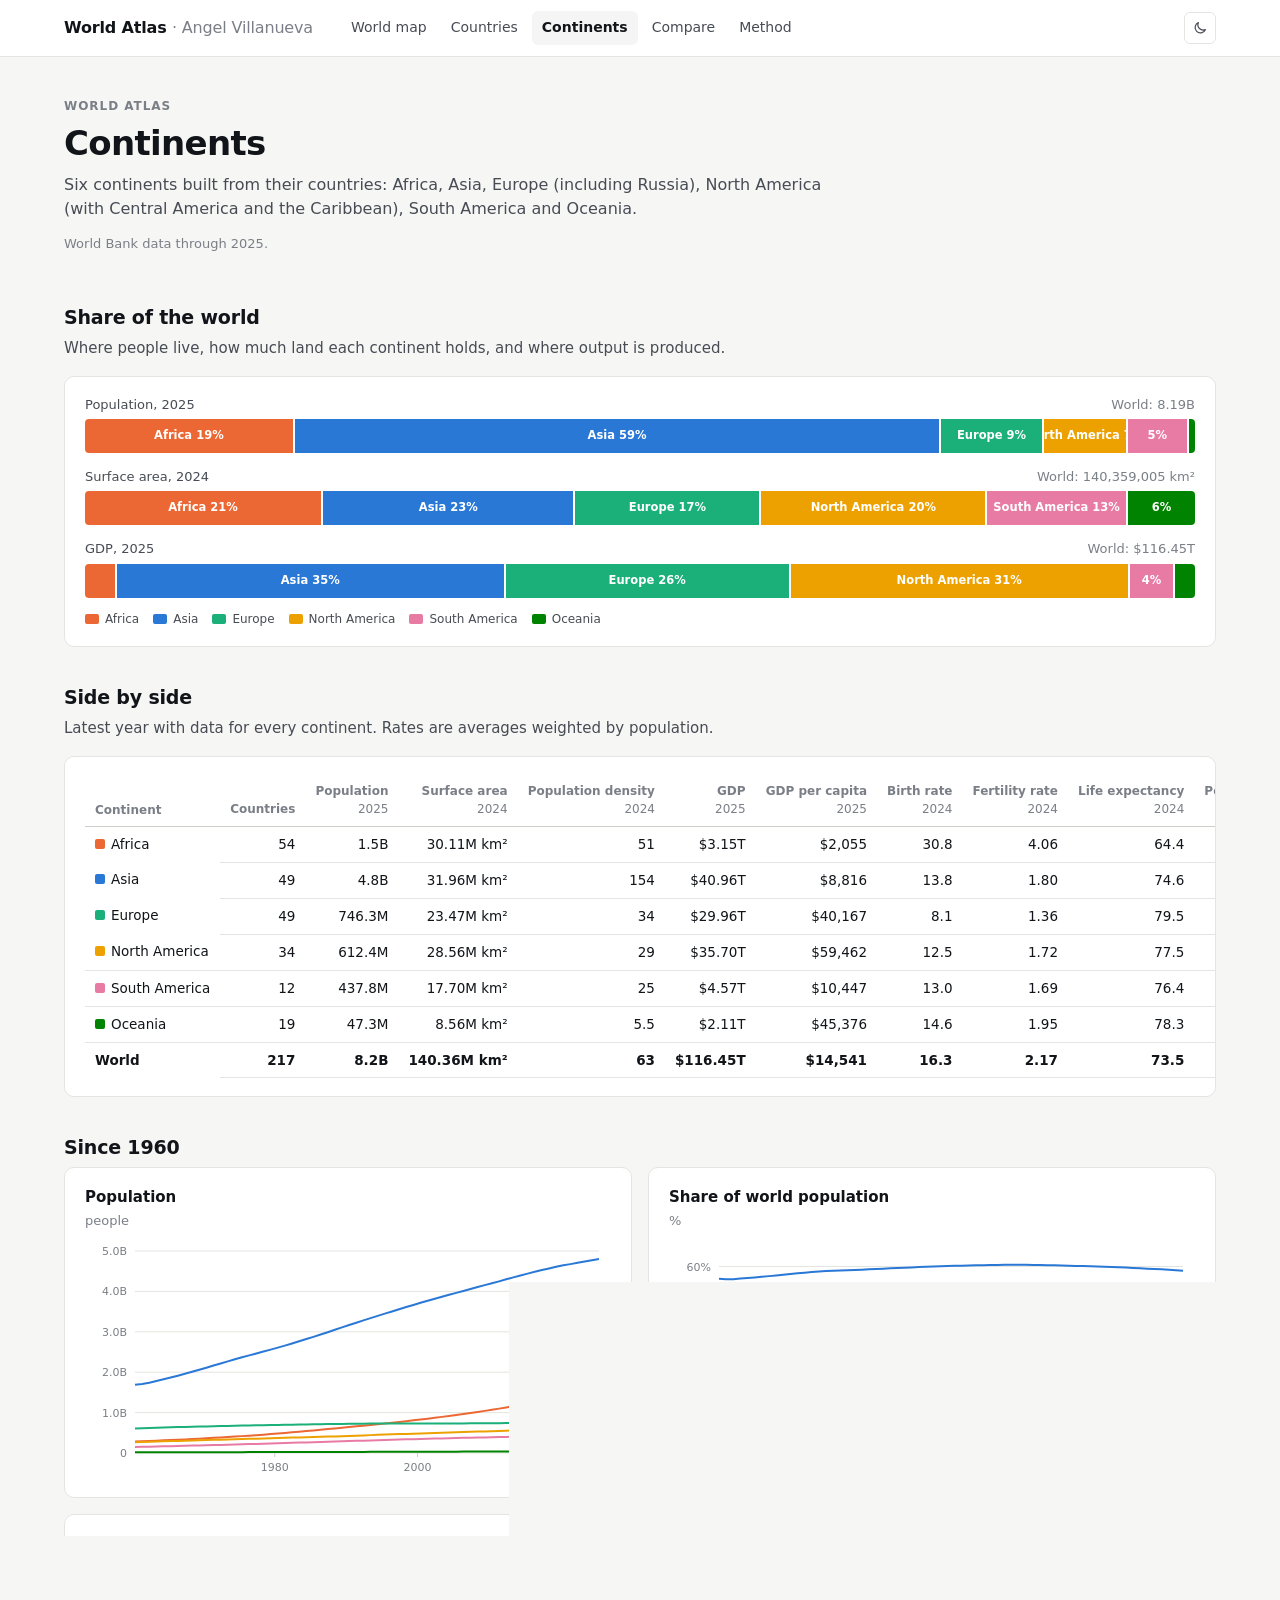
==== continents/index.html @ 81e52179 "Add the continents page, and give pyramids neutral colours Co-Authored-By: Claude Opus 5.5 <noreply@" ====
<!doctype html>
<html lang="en" data-root="..">
<head>
  <meta charset="utf-8">
  <meta name="viewport" content="width=device-width, initial-scale=1">
  <title>Continents · World Atlas</title>
  <meta name="description" content="The six continents compared: population, land, GDP, birth rates, fertility, life expectancy and age structure since 1960.">
  <link rel="icon" href="data:image/svg+xml,%3Csvg xmlns='http://www.w3.org/2000/svg' viewBox='0 0 64 64'%3E%3Crect width='64' height='64' rx='12' fill='%231f3a5f'/%3E%3Ccircle cx='32' cy='32' r='17' fill='none' stroke='white' stroke-width='4'/%3E%3Cpath d='M15 32h34M32 15c-9 9-9 25 0 34M32 15c9 9 9 25 0 34' fill='none' stroke='white' stroke-width='3'/%3E%3C/svg%3E">
  <link rel="stylesheet" href="../assets/theme.css">
  <style>
    .shares { display: grid; gap: 14px; }
    .share-row .lbl { font-size: 13px; color: var(--ink-2); margin-bottom: 4px; display: flex; justify-content: space-between; }
    .stack { display: flex; height: 34px; gap: 2px; border-radius: 4px; overflow: hidden; }
    .stack span { display: flex; align-items: center; justify-content: center; color: #fff; font-size: 11.5px; font-weight: 600; min-width: 0; overflow: hidden; white-space: nowrap; cursor: default; }
    .charts { display: grid; grid-template-columns: 1fr 1fr; gap: 16px; }
    .charts .card, .pyrs .card { margin: 0; min-width: 0; }
    .charts .card + .card, .pyrs .card + .card { margin: 0; }
    .charts h3, .pyrs h3 { text-transform: none; letter-spacing: 0; font-size: 15px; color: var(--ink); margin: 0 0 2px; }
    .charts .meta, .pyrs .meta { font-size: 13px; color: var(--muted); margin: 0 0 8px; }
    .pyrs { display: grid; grid-template-columns: repeat(3, 1fr); gap: 16px; }
    .dot { display: inline-block; width: 10px; height: 10px; border-radius: 2px; margin-right: 6px; vertical-align: 0; }
    .top-list { margin: 6px 0 0; padding: 0; list-style: none; font-size: 13px; }
    .top-list li { display: flex; justify-content: space-between; padding: 2px 0; }
    .top-list a { color: var(--ink); text-decoration: none; }
    @media (max-width: 860px) { .charts { grid-template-columns: 1fr; } .pyrs { grid-template-columns: 1fr 1fr; } }
    @media (max-width: 560px) { .pyrs { grid-template-columns: 1fr; } }
  </style>
</head>
<body>
  <main>
    <div class="wrap">
      <header class="page-head">
        <p class="eyebrow">World Atlas</p>
        <h1>Continents</h1>
        <p class="lede">Six continents built from their countries: Africa, Asia, Europe (including Russia), North America (with Central America and the Caribbean), South America and Oceania.</p>
        <p class="updated" id="updated"></p>
      </header>

      <section class="block">
        <h2>Share of the world</h2>
        <p class="sub">Where people live, how much land each continent holds, and where output is produced.</p>
        <div class="card"><div class="shares" id="shares"></div><div class="legend" id="shares-legend"></div></div>
      </section>

      <section class="block">
        <h2>Side by side</h2>
        <p class="sub">Latest year with data for every continent. Rates are averages weighted by population.</p>
        <div class="card table-scroll"><table class="data" id="table"></table></div>
      </section>

      <section class="block">
        <h2>Since 1960</h2>
        <div class="charts" id="charts"></div>
        <div class="legend" id="charts-legend" style="margin-top:14px"></div>
      </section>

      <section class="block">
        <h2>Age structure</h2>
        <p class="sub" id="pyr-sub">Population pyramids, latest year. Men left, women right, as a share of each continent's population.</p>
        <div class="pyrs" id="pyrs"></div>
      </section>
    </div>
  </main>

  <script src="../assets/vendor/d3.v7.9.0.min.js"></script>
  <script src="../assets/core.js"></script>
  <script src="../assets/atlas.js"></script>
  <script src="../assets/pages/continents.js"></script>
</body>
</html>
---- assets/theme.css ----
/* World Atlas — shared styles (same system as Market History) */

:root {
  color-scheme: light;
  --bg: #f6f6f4;
  --surface: #ffffff;
  --ink: #111418;
  --ink-2: #474c54;
  --muted: #7a7f87;
  --line: #e4e4e0;
  --line-2: #cfcfc9;
  --accent: #1f3a5f;
  --accent-ink: #ffffff;
  --hover: rgba(17, 20, 24, 0.04);

  /* Returns: blue for gains, red for losses, three steps per side */
  --pos-1: #dbe8f8; --pos-2: #9ec5f4; --pos-3: #2a78d6;
  --neg-1: #f9dedb; --neg-2: #f0a59d; --neg-3: #d03b3b;
  --pos-ink: #1c5cab; --neg-ink: #b42f2f;
  --on-strong: #ffffff;
  --recession: rgba(17, 20, 24, 0.06);

  /* Categorical series, fixed order */
  --s1: #2a78d6; --s2: #eb6834; --s3: #1baf7a; --s4: #eda100;
  --s5: #e87ba4; --s6: #008300; --s7: #6250d6; --s8: #e34948;

  --sans: system-ui, -apple-system, "Segoe UI", Roboto, "Helvetica Neue", Arial, sans-serif;
}

@media (prefers-color-scheme: dark) {
  :root:not([data-theme="light"]) {
    color-scheme: dark;
    --bg: #0f1012;
    --surface: #17181b;
    --ink: #eeeeea;
    --ink-2: #c1c1ba;
    --muted: #8d8d87;
    --line: #2a2b2f;
    --line-2: #3a3b40;
    --accent: #8db4e8;
    --accent-ink: #0d1726;
    --hover: rgba(255, 255, 255, 0.05);
    --pos-1: #1d2d42; --pos-2: #255592; --pos-3: #3987e5;
    --neg-1: #3a2021; --neg-2: #8a3533; --neg-3: #e66767;
    --pos-ink: #7fb0ec; --neg-ink: #ee8a88;
    --on-strong: #0f1012;
    --recession: rgba(255, 255, 255, 0.06);
    --s1: #3987e5; --s2: #d95926; --s3: #199e70; --s4: #c98500;
    --s5: #d55181; --s6: #008300; --s7: #9085e9; --s8: #e66767;
  }
}
:root[data-theme="dark"] {
  color-scheme: dark;
  --bg: #0f1012;
  --surface: #17181b;
  --ink: #eeeeea;
  --ink-2: #c1c1ba;
  --muted: #8d8d87;
  --line: #2a2b2f;
  --line-2: #3a3b40;
  --accent: #8db4e8;
  --accent-ink: #0d1726;
  --hover: rgba(255, 255, 255, 0.05);
  --pos-1: #1d2d42; --pos-2: #255592; --pos-3: #3987e5;
  --neg-1: #3a2021; --neg-2: #8a3533; --neg-3: #e66767;
  --pos-ink: #7fb0ec; --neg-ink: #ee8a88;
  --on-strong: #0f1012;
  --recession: rgba(255, 255, 255, 0.06);
  --s1: #3987e5; --s2: #d95926; --s3: #199e70; --s4: #c98500;
  --s5: #d55181; --s6: #008300; --s7: #9085e9; --s8: #e66767;
}

* { box-sizing: border-box; }
html { -webkit-text-size-adjust: 100%; }
body {
  margin: 0;
  background: var(--bg);
  color: var(--ink);
  font: 15px/1.55 var(--sans);
  -webkit-font-smoothing: antialiased;
}
a { color: var(--accent); text-underline-offset: 3px; }
:focus-visible { outline: 2px solid var(--accent); outline-offset: 2px; border-radius: 3px; }
.wrap { max-width: 1200px; margin: 0 auto; padding: 0 24px; }
.num, table { font-variant-numeric: tabular-nums; }
.pos { color: var(--pos-ink); }
.neg { color: var(--neg-ink); }
.muted { color: var(--muted); }

/* ---------- header ---------- */
.topbar { background: var(--surface); border-bottom: 1px solid var(--line); }
.topbar-inner { display: flex; align-items: center; gap: 28px; height: 56px; }
.brand { color: var(--ink); text-decoration: none; font-weight: 650; letter-spacing: -0.01em; font-size: 16px; white-space: nowrap; }
.brand span { color: var(--muted); font-weight: 400; }
.nav { display: flex; gap: 4px; margin: 0 auto 0 0; padding: 0; list-style: none; overflow-x: auto; scrollbar-width: none; min-width: 0; }
.nav a {
  display: block; padding: 6px 10px; border-radius: 6px;
  color: var(--ink-2); text-decoration: none; font-size: 14px; white-space: nowrap;
}
.nav a:hover { background: var(--hover); color: var(--ink); }
.nav a[aria-current="page"] { color: var(--ink); font-weight: 600; background: var(--hover); }
.theme-toggle {
  flex-shrink: 0; width: 32px; height: 32px; border-radius: 6px; cursor: pointer;
  border: 1px solid var(--line); background: transparent; color: var(--ink-2);
  display: grid; place-items: center;
}
.theme-toggle svg { width: 16px; height: 16px; }

/* ---------- page head ---------- */
.page-head { padding: 40px 0 8px; }
.eyebrow { font-size: 12px; font-weight: 600; letter-spacing: 0.08em; text-transform: uppercase; color: var(--muted); margin: 0 0 8px; }
h1 { font-size: clamp(26px, 3.4vw, 34px); line-height: 1.15; font-weight: 650; letter-spacing: -0.02em; margin: 0 0 10px; }
.lede { max-width: 760px; color: var(--ink-2); font-size: 16px; margin: 0; }
.updated { color: var(--muted); font-size: 13px; margin-top: 12px; }

section.block { padding: 28px 0 8px; }
h2 { font-size: 19px; font-weight: 650; letter-spacing: -0.01em; margin: 0 0 4px; }
.sub { color: var(--ink-2); margin: 0 0 16px; max-width: 820px; }
h3 { font-size: 13px; font-weight: 600; letter-spacing: 0.06em; text-transform: uppercase; color: var(--muted); margin: 0 0 10px; }

.card {
  background: var(--surface); border: 1px solid var(--line); border-radius: 10px;
  padding: 18px 20px;
}
.card + .card { margin-top: 16px; }
.grid-2 { display: grid; grid-template-columns: 1fr 1fr; gap: 16px; }
.grid-3 { display: grid; grid-template-columns: repeat(3, 1fr); gap: 16px; }
.note { color: var(--muted); font-size: 13px; margin: 10px 0 0; }

/* ---------- controls ---------- */
.controls { display: flex; flex-wrap: wrap; align-items: center; gap: 10px 18px; margin: 0 0 14px; }
.control { display: flex; align-items: center; gap: 8px; font-size: 13px; color: var(--ink-2); }
.seg { display: inline-flex; border: 1px solid var(--line-2); border-radius: 7px; overflow: hidden; flex-wrap: wrap; }
.seg button {
  font: 500 13px var(--sans); padding: 5px 11px; border: 0; cursor: pointer;
  background: var(--surface); color: var(--ink-2); border-right: 1px solid var(--line);
}
.seg button:last-child { border-right: 0; }
.seg button:hover { background: var(--hover); }
.seg button[aria-pressed="true"] { background: var(--ink); color: var(--surface); }
select {
  font: 500 13px var(--sans); color: var(--ink); background: var(--surface);
  border: 1px solid var(--line-2); border-radius: 7px; padding: 5px 28px 5px 10px;
  appearance: none; cursor: pointer;
  background-image: linear-gradient(45deg, transparent 50%, var(--muted) 50%), linear-gradient(135deg, var(--muted) 50%, transparent 50%);
  background-position: calc(100% - 14px) 50%, calc(100% - 10px) 50%;
  background-size: 4px 4px; background-repeat: no-repeat;
}
.chips { display: flex; flex-wrap: wrap; gap: 6px; }
.chip {
  display: inline-flex; align-items: center; gap: 7px; cursor: pointer;
  font: 500 13px var(--sans); padding: 4px 10px; border-radius: 99px;
  border: 1px solid var(--line-2); background: var(--surface); color: var(--muted);
}
.chip i { width: 12px; height: 2px; border-radius: 1px; background: var(--line-2); }
.chip[aria-pressed="true"] { color: var(--ink); border-color: var(--ink-2); }
.chip:disabled { opacity: 0.4; cursor: not-allowed; }

/* ---------- stat tiles ---------- */
.tiles { display: grid; grid-template-columns: repeat(auto-fill, minmax(170px, 1fr)); gap: 12px; }
.tile { background: var(--surface); border: 1px solid var(--line); border-radius: 10px; padding: 14px 16px; }
.tile .label { font-size: 13px; color: var(--ink-2); margin: 0 0 6px; }
.tile .value { font-size: 22px; font-weight: 600; letter-spacing: -0.01em; }
.tile .delta { font-size: 13px; margin-top: 2px; }
.tile .delta span { color: var(--muted); }

/* ---------- tables ---------- */
.table-scroll { overflow-x: auto; -webkit-overflow-scrolling: touch; }
table.data { border-collapse: collapse; width: 100%; font-size: 13.5px; }
table.data th, table.data td { padding: 7px 10px; text-align: right; white-space: nowrap; border-bottom: 1px solid var(--line); }
table.data th:first-child, table.data td:first-child { text-align: left; }
table.data thead th { font-weight: 600; color: var(--muted); font-size: 12px; border-bottom: 1px solid var(--line-2); vertical-align: bottom; }
table.data thead th[data-sort] { cursor: pointer; user-select: none; }
table.data thead th[aria-sort="descending"]::after { content: " ↓"; }
table.data thead th[aria-sort="ascending"]::after { content: " ↑"; }
table.data tbody tr:hover { background: var(--hover); }
table.data tr.group-row td { background: var(--bg); font-size: 12px; font-weight: 600; color: var(--muted); letter-spacing: 0.04em; text-transform: uppercase; padding-top: 14px; }
.name-cell small { display: block; color: var(--muted); font-size: 12px; }

/* heatmap of returns */
table.heat { border-collapse: separate; border-spacing: 2px; font-size: 12px; }
table.heat th, table.heat td { padding: 0; height: 26px; min-width: 52px; text-align: center; white-space: nowrap; }
table.heat thead th { font-weight: 600; color: var(--muted); font-size: 11.5px; padding: 0 4px 4px; vertical-align: bottom; line-height: 1.2; white-space: normal; max-width: 72px; }
table.heat tbody th {
  position: sticky; left: 0; z-index: 1; background: var(--surface);
  text-align: left; font-weight: 600; padding: 0 10px 0 2px; min-width: 44px;
}
table.heat td { border-radius: 3px; cursor: default; }
table.heat td.empty { background: transparent; }
table.heat td:hover { outline: 1.5px solid var(--ink); outline-offset: -1px; }
table.heat tfoot th, table.heat tfoot td { font-size: 11.5px; color: var(--ink-2); padding-top: 6px; }
table.heat tfoot th { position: sticky; left: 0; background: var(--surface); text-align: left; }
.r-n3 { background: var(--neg-3); color: var(--on-strong); }
.r-n2 { background: var(--neg-2); color: var(--ink); }
.r-n1 { background: var(--neg-1); color: var(--ink); }
.r-p1 { background: var(--pos-1); color: var(--ink); }
.r-p2 { background: var(--pos-2); color: var(--ink); }
.r-p3 { background: var(--pos-3); color: var(--on-strong); }
.ytd-mark { font-weight: 400; color: var(--muted); }

.legend { display: flex; flex-wrap: wrap; align-items: center; gap: 4px 14px; font-size: 12px; color: var(--ink-2); margin: 12px 0 0; }
.legend .key { display: inline-flex; align-items: center; gap: 6px; }
.legend .sw { width: 14px; height: 10px; border-radius: 2px; display: inline-block; }
.legend .ln { width: 14px; height: 2px; border-radius: 1px; display: inline-block; }

/* ---------- charts ---------- */
.chart { position: relative; width: 100%; }
.chart svg { display: block; width: 100%; height: auto; overflow: visible; }
.chart text { font: 11px var(--sans); fill: var(--muted); font-variant-numeric: tabular-nums; }
.chart .grid line { stroke: var(--line); }
.chart .axis path { display: none; }
.chart .axis line { stroke: var(--line-2); }
.chart .baseline { stroke: var(--line-2); }
.chart .annot text { fill: var(--ink-2); font-size: 11px; }
.chart .annot line { stroke: var(--line-2); }
.chart .crosshair { stroke: var(--ink-2); stroke-width: 1; pointer-events: none; }
.tooltip {
  position: fixed; z-index: 50; pointer-events: none; min-width: 140px; max-width: 280px;
  background: var(--surface); color: var(--ink); border: 1px solid var(--line-2); border-radius: 8px;
  padding: 8px 10px; font-size: 12.5px; box-shadow: 0 6px 20px rgba(0, 0, 0, 0.12);
  font-variant-numeric: tabular-nums; opacity: 0; transition: opacity 0.08s;
}
.tooltip.show { opacity: 1; }
.tooltip .tt-title { color: var(--muted); font-size: 12px; margin-bottom: 4px; }
.tooltip .tt-row { display: flex; align-items: center; gap: 8px; }
.tooltip .tt-row i { width: 10px; height: 2px; border-radius: 1px; flex-shrink: 0; }
.tooltip .tt-row b { font-weight: 600; min-width: 56px; }
.tooltip .tt-row span { color: var(--ink-2); }

/* ---------- prose ---------- */
.prose { max-width: 760px; color: var(--ink-2); }
.prose p { margin: 0 0 12px; }
.prose strong { color: var(--ink); font-weight: 600; }
.links-grid { display: grid; grid-template-columns: repeat(auto-fill, minmax(260px, 1fr)); gap: 12px; }
.link-card { display: block; text-decoration: none; color: inherit; background: var(--surface); border: 1px solid var(--line); border-radius: 10px; padding: 16px 18px; }
.link-card:hover { border-color: var(--line-2); background: var(--hover); }
.link-card strong { display: block; color: var(--ink); font-weight: 600; margin-bottom: 4px; }
.link-card span { color: var(--ink-2); font-size: 14px; }

/* ---------- footer ---------- */
.footer { margin-top: 48px; border-top: 1px solid var(--line); background: var(--surface); }
.footer .wrap { padding-top: 22px; padding-bottom: 32px; color: var(--muted); font-size: 13px; display: flex; flex-wrap: wrap; gap: 8px 24px; justify-content: space-between; }
.footer p { margin: 0; max-width: 720px; }

@media (max-width: 860px) {
  .grid-2, .grid-3 { grid-template-columns: 1fr; }
}
@media (max-width: 640px) {
  .wrap { padding: 0 16px; }
  .topbar-inner { gap: 12px; }
  .brand span { display: none; }
  .page-head { padding-top: 28px; }
  .card { padding: 14px; }
}
@media (forced-colors: active) {
  table.heat td { border: 1px solid CanvasText; }
}

/* keep the row name visible while a wide table scrolls */
.table-scroll table.data th:first-child, .table-scroll table.data td:first-child { position: sticky; left: 0; background: var(--surface); z-index: 1; }
.table-scroll table.data tr.group-row td { background: var(--bg); }
.control { min-width: 0; max-width: 100%; }
.control select { min-width: 0; max-width: 100%; text-overflow: ellipsis; }
.grid-2 > *, .grid-3 > *, .multiples > * { min-width: 0; }

/* population pyramids: neutral tones, so sexes never look like a continent */
:root { --sex-m: #4f6478; --sex-f: #9fb0c2; }
@media (prefers-color-scheme: dark) { :root:not([data-theme="light"]) { --sex-m: #8ea3b8; --sex-f: #4c5d6e; } }
:root[data-theme="dark"] { --sex-m: #8ea3b8; --sex-f: #4c5d6e; }
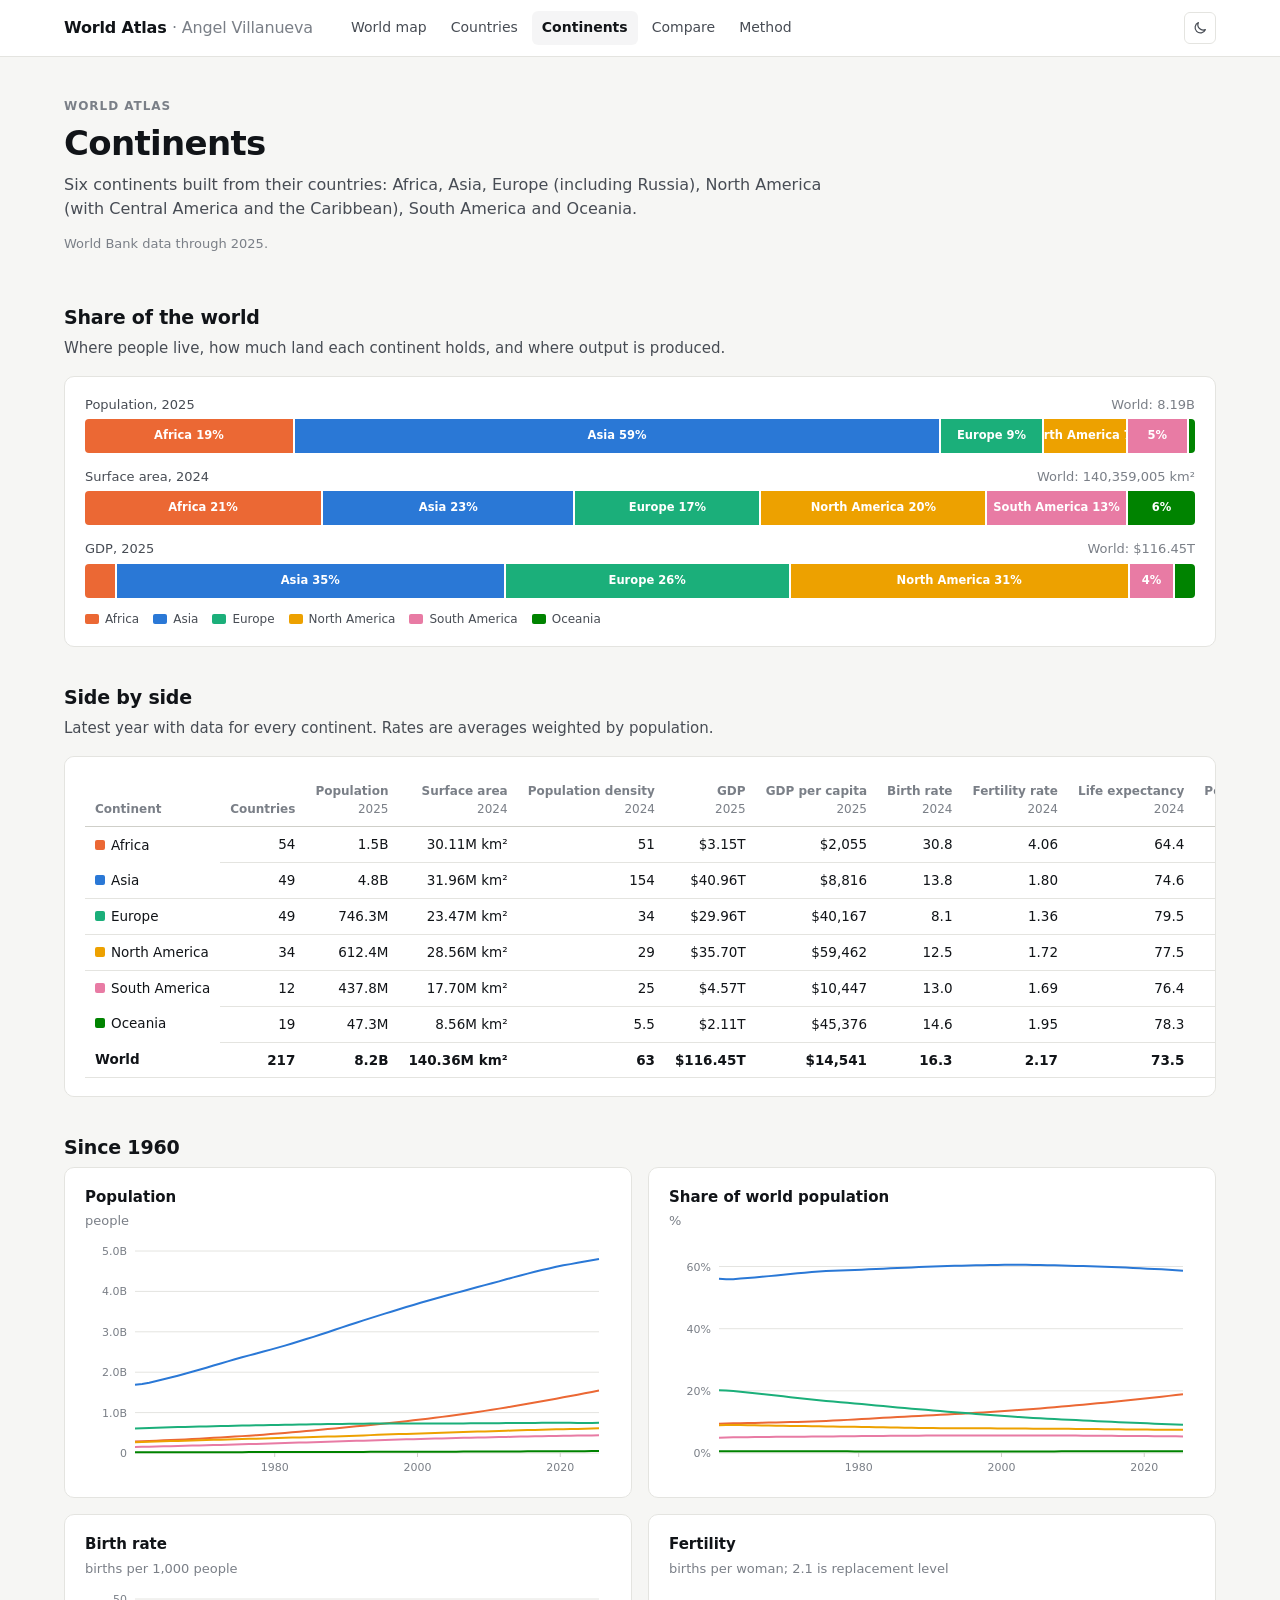
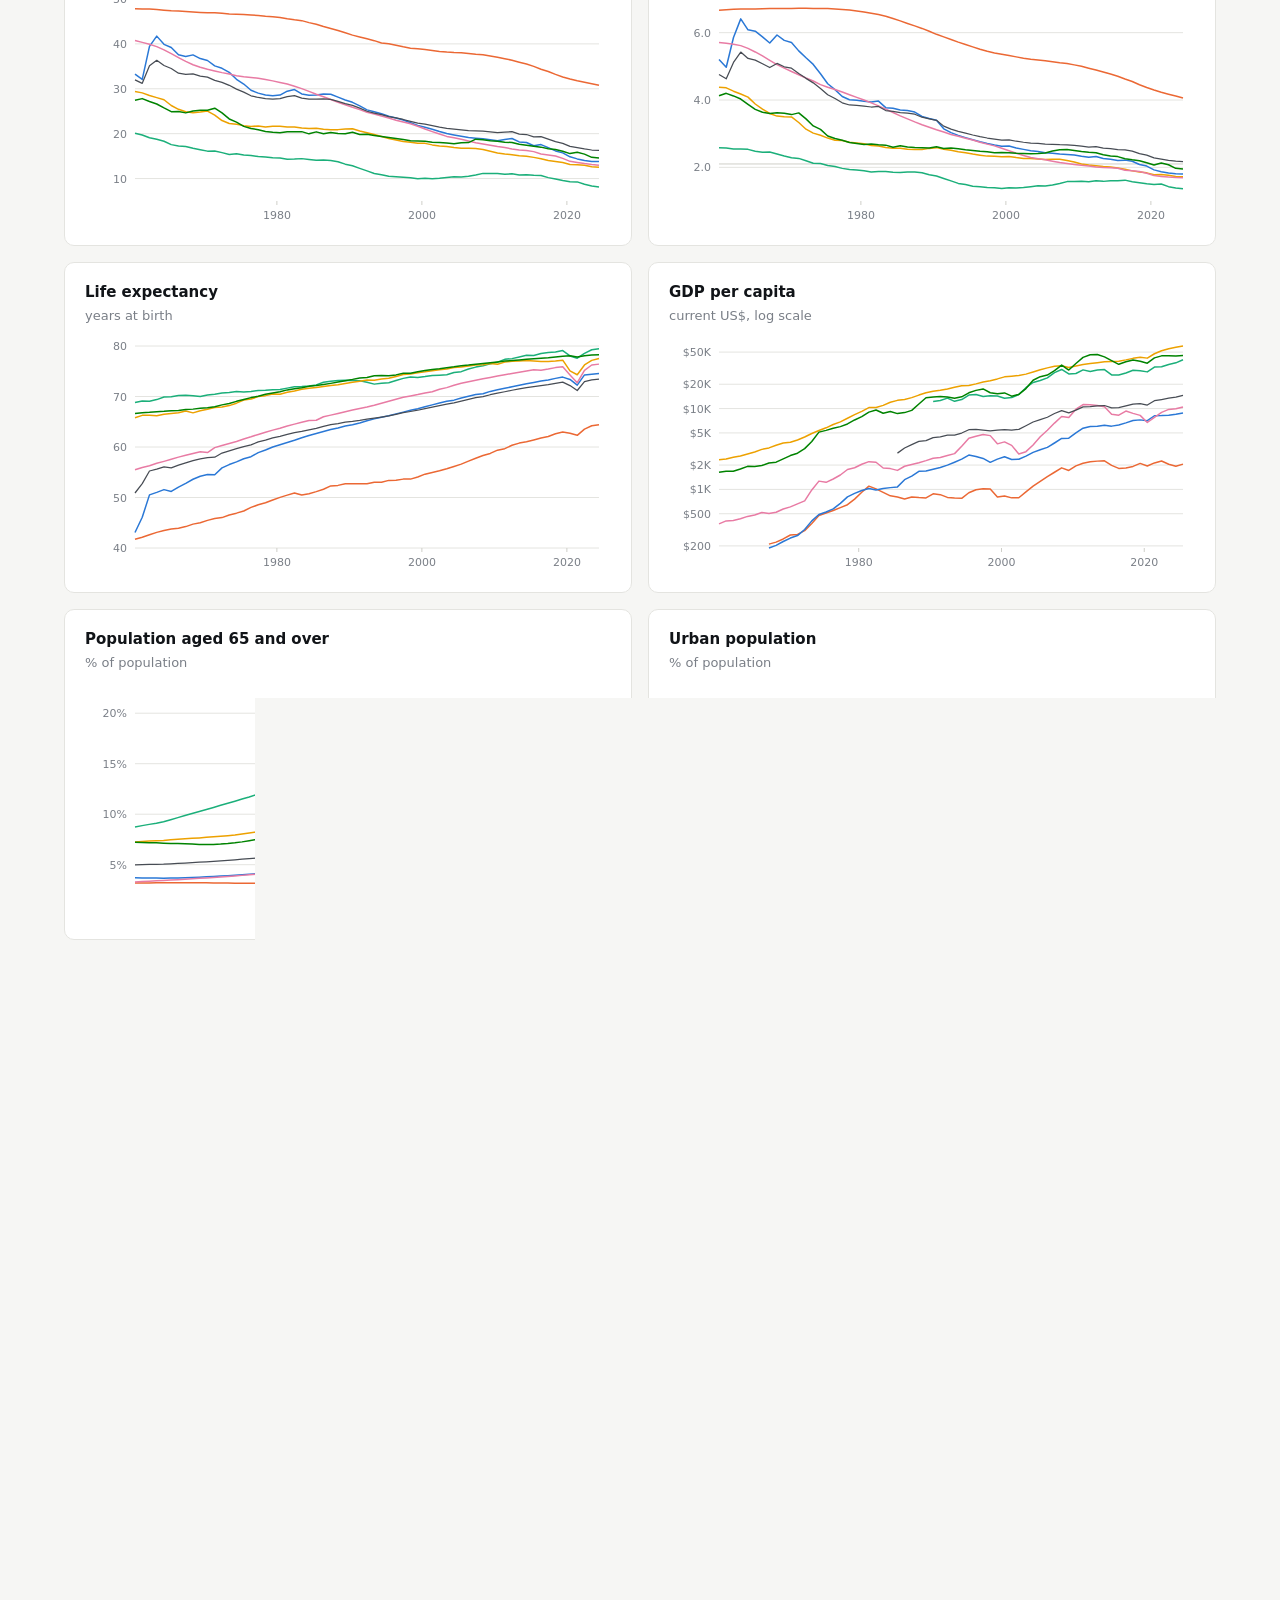
==== commit c95a3b59: "Add the method page, and wrap the share labels on phones Co-Authored-By: Claude Opus 5.5 <noreply@an" ====
--- a/continents/index.html
+++ b/continents/index.html
@@ -9,7 +9,8 @@
   <link rel="stylesheet" href="../assets/theme.css">
   <style>
     .shares { display: grid; gap: 14px; }
-    .share-row .lbl { font-size: 13px; color: var(--ink-2); margin-bottom: 4px; display: flex; justify-content: space-between; }
+    .share-row { min-width: 0; }
+    .share-row .lbl { font-size: 13px; color: var(--ink-2); margin-bottom: 4px; display: flex; flex-wrap: wrap; gap: 0 12px; justify-content: space-between; }
     .stack { display: flex; height: 34px; gap: 2px; border-radius: 4px; overflow: hidden; }
     .stack span { display: flex; align-items: center; justify-content: center; color: #fff; font-size: 11.5px; font-weight: 600; min-width: 0; overflow: hidden; white-space: nowrap; cursor: default; }
     .charts { display: grid; grid-template-columns: 1fr 1fr; gap: 16px; }
